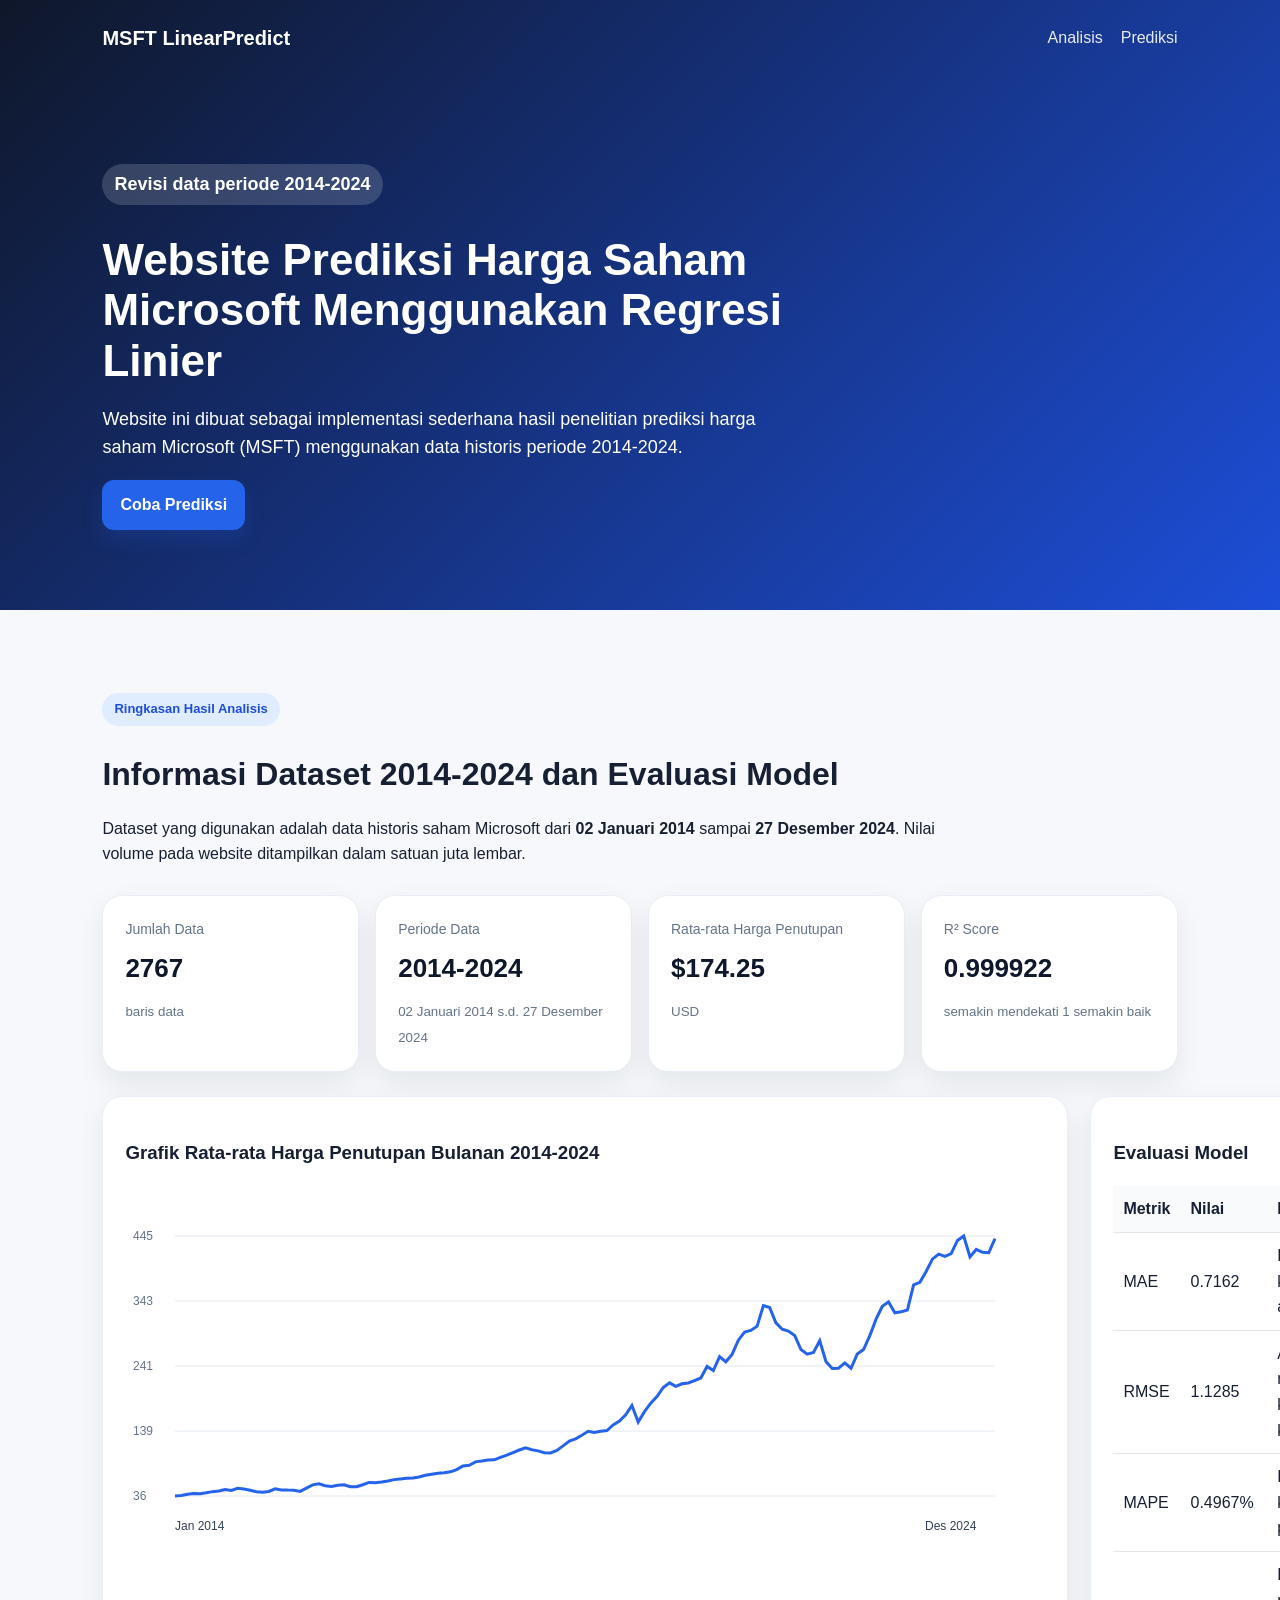
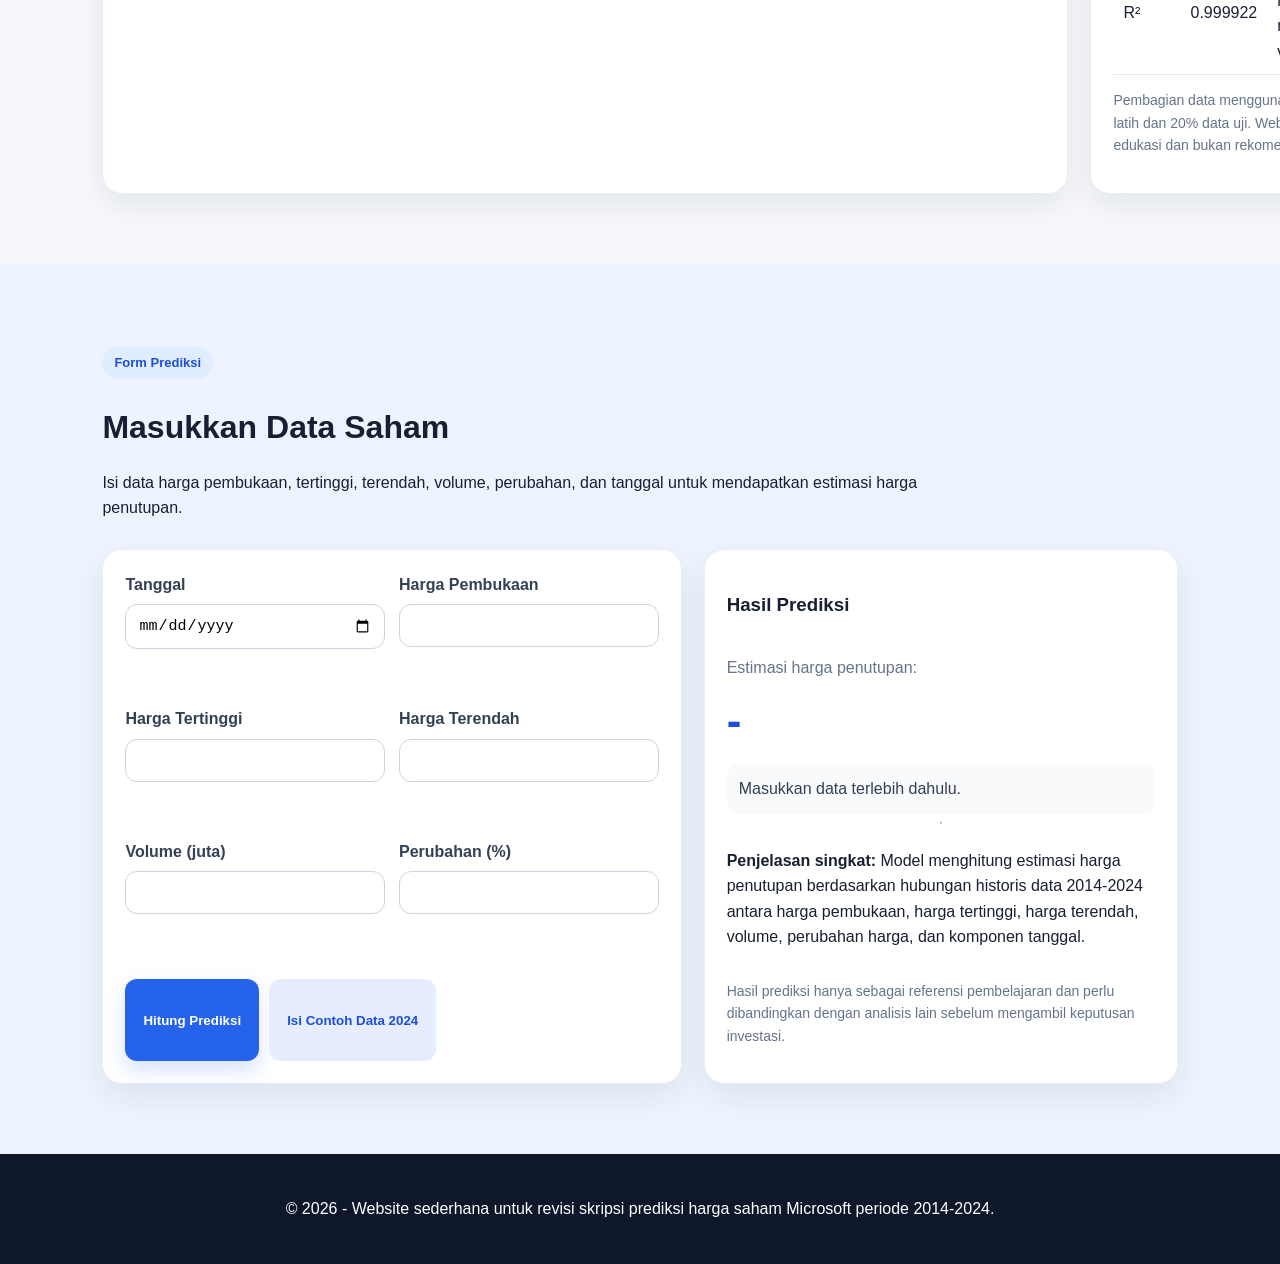
==== index.html @ 5f31c237 "Add files via upload" ====
<!DOCTYPE html>
<html lang="id">
<head>
  <meta charset="UTF-8" />
  <meta name="viewport" content="width=device-width, initial-scale=1.0" />
  <title>Prediksi Harga Saham Microsoft 2014-2024</title>
  <link rel="stylesheet" href="style.css" />
</head>
<body>
  <header class="hero">
    <nav class="nav">
      <div class="brand">MSFT LinearPredict</div>
      <div class="nav-links">
        <a href="#analisis">Analisis</a>
        <a href="#prediksi">Prediksi</a>
      </div>
    </nav>
    <div class="hero-content">
      <p class="badge">Revisi data periode 2014-2024</p>
      <h1>Website Prediksi Harga Saham Microsoft Menggunakan Regresi Linier</h1>
      <p>Website ini dibuat sebagai implementasi sederhana hasil penelitian prediksi harga saham Microsoft (MSFT) menggunakan data historis periode 2014-2024.</p>
      <a class="button" href="#prediksi">Coba Prediksi</a>
    </div>
  </header>

  <main>
    <section id="analisis" class="section">
      <div class="section-title">
        <p class="badge">Ringkasan Hasil Analisis</p>
        <h2>Informasi Dataset 2014-2024 dan Evaluasi Model</h2>
        <p>Dataset yang digunakan adalah data historis saham Microsoft dari <strong>02 Januari 2014</strong> sampai <strong>27 Desember 2024</strong>. Nilai volume pada website ditampilkan dalam satuan juta lembar.</p>
      </div>
      <div class="cards">
        <div class="card"><span>Jumlah Data</span><strong>2767</strong><small>baris data</small></div>
        <div class="card"><span>Periode Data</span><strong>2014-2024</strong><small>02 Januari 2014 s.d. 27 Desember 2024</small></div>
        <div class="card"><span>Rata-rata Harga Penutupan</span><strong>$174.25</strong><small>USD</small></div>
        <div class="card"><span>R² Score</span><strong>0.999922</strong><small>semakin mendekati 1 semakin baik</small></div>
      </div>
      <div class="grid two">
        <div class="panel">
          <h3>Grafik Rata-rata Harga Penutupan Bulanan 2014-2024</h3>
          <canvas id="priceChart" width="920" height="360" aria-label="Grafik harga penutupan bulanan"></canvas>
        </div>
        <div class="panel">
          <h3>Evaluasi Model</h3>
          <table class="simple-table">
            <tr><th>Metrik</th><th>Nilai</th><th>Keterangan</th></tr>
            <tr><td>MAE</td><td>0.7162</td><td>Rata-rata kesalahan absolut</td></tr>
            <tr><td>RMSE</td><td>1.1285</td><td>Akar rata-rata kesalahan kuadrat</td></tr>
            <tr><td>MAPE</td><td>0.4967%</td><td>Rata-rata kesalahan persentase</td></tr>
            <tr><td>R²</td><td>0.999922</td><td>Kemampuan model menjelaskan variasi data</td></tr>
          </table>
          <p class="note">Pembagian data menggunakan 80% data latih dan 20% data uji. Website ini bersifat edukasi dan bukan rekomendasi investasi.</p>
        </div>
      </div>
    </section>

    <section id="prediksi" class="section alt">
      <div class="section-title">
        <p class="badge">Form Prediksi</p>
        <h2>Masukkan Data Saham</h2>
        <p>Isi data harga pembukaan, tertinggi, terendah, volume, perubahan, dan tanggal untuk mendapatkan estimasi harga penutupan.</p>
      </div>
      <div class="grid two">
        <form id="predictionForm" class="panel form-card">
          <div class="input-group"><label for="tanggal">Tanggal</label><input type="date" id="tanggal" required /></div>
          <div class="input-group"><label for="pembukaan">Harga Pembukaan</label><input type="number" step="0.01" id="pembukaan" required /></div>
          <div class="input-group"><label for="tertinggi">Harga Tertinggi</label><input type="number" step="0.01" id="tertinggi" required /></div>
          <div class="input-group"><label for="terendah">Harga Terendah</label><input type="number" step="0.01" id="terendah" required /></div>
          <div class="input-group"><label for="volume">Volume (juta)</label><input type="number" step="0.01" id="volume" required /></div>
          <div class="input-group"><label for="perubahan">Perubahan (%)</label><input type="number" step="0.01" id="perubahan" required /></div>
          <div class="button-row">
            <button type="submit" class="button">Hitung Prediksi</button>
            <button type="button" id="fillExample" class="button secondary">Isi Contoh Data 2024</button>
          </div>
        </form>
        <div class="panel result-box">
          <h3>Hasil Prediksi</h3>
          <p class="result-label">Estimasi harga penutupan:</p>
          <div id="predictionResult" class="result-value">-</div>
          <div id="predictionStatus" class="status">Masukkan data terlebih dahulu.</div>
          <hr />
          <p><strong>Penjelasan singkat:</strong> Model menghitung estimasi harga penutupan berdasarkan hubungan historis data 2014-2024 antara harga pembukaan, harga tertinggi, harga terendah, volume, perubahan harga, dan komponen tanggal.</p>
          <p class="note">Hasil prediksi hanya sebagai referensi pembelajaran dan perlu dibandingkan dengan analisis lain sebelum mengambil keputusan investasi.</p>
        </div>
      </div>
    </section>

  </main>

  <footer>
    <p>© 2026 - Website sederhana untuk revisi skripsi prediksi harga saham Microsoft periode 2014-2024.</p>
  </footer>
  <script src="script.js"></script>
</body>
</html>
---- style.css ----
*{box-sizing:border-box}body{margin:0;font-family:Arial,Helvetica,sans-serif;background:#f6f8fb;color:#172033;line-height:1.6}.hero{background:linear-gradient(135deg,#0f172a,#1d4ed8);color:white;padding-bottom:70px}.nav{display:flex;justify-content:space-between;align-items:center;padding:22px 8%;gap:20px}.brand{font-weight:700;font-size:20px}.nav-links{display:flex;gap:18px;flex-wrap:wrap}.nav a{color:white;text-decoration:none;opacity:.9}.hero-content{max-width:900px;padding:70px 8% 10px}.hero h1{font-size:44px;line-height:1.15;margin:12px 0}.hero p{font-size:18px;max-width:820px}.badge{display:inline-block;background:#e0ecff;color:#1d4ed8;padding:6px 12px;border-radius:999px;font-size:13px;font-weight:700}.hero .badge{background:rgba(255,255,255,.16);color:white}.button{display:inline-block;background:#2563eb;color:white;border:0;border-radius:12px;padding:12px 18px;text-decoration:none;font-weight:700;cursor:pointer;box-shadow:0 10px 20px rgba(37,99,235,.18)}.button.secondary{background:#e5edff;color:#1d4ed8;box-shadow:none}.button.ghost{background:white;color:#64748b;border:1px solid #d8dee9;box-shadow:none}.section{padding:70px 8%}.section.alt{background:#eef4ff}.section-title{max-width:850px;margin-bottom:28px}.section-title h2{font-size:32px;margin:10px 0}.cards{display:grid;grid-template-columns:repeat(4,minmax(0,1fr));gap:16px;margin-bottom:24px}.card,.panel{background:white;border-radius:20px;padding:22px;box-shadow:0 12px 30px rgba(15,23,42,.08);border:1px solid #e8eef8}.card span{display:block;color:#64748b;font-size:14px}.card strong{display:block;font-size:26px;margin:8px 0;color:#0f172a}.card small{color:#64748b}.grid{display:grid;gap:22px}.grid.two{grid-template-columns:1.1fr .9fr}.grid.two.small-gap{gap:14px}.simple-table{width:100%;border-collapse:collapse;margin-top:10px}.simple-table th,.simple-table td{border-bottom:1px solid #e5e7eb;padding:10px;text-align:left}.simple-table th{background:#f8fafc}.note{color:#64748b;font-size:14px}.form-card{display:grid;grid-template-columns:1fr 1fr;gap:14px}.input-group{display:flex;flex-direction:column;gap:7px}.input-group label{font-weight:700;color:#334155}.input-group input,.input-group select,.input-group textarea{border:1px solid #cbd5e1;border-radius:12px;padding:12px;font-size:15px;background:white}.button-row{grid-column:1/-1;display:flex;gap:10px;flex-wrap:wrap;margin-top:8px}.result-box{display:flex;flex-direction:column}.result-label{color:#64748b;margin-bottom:0}.result-value{font-size:44px;font-weight:800;color:#1d4ed8;margin:5px 0 8px}.status{padding:12px;border-radius:12px;background:#f8fafc;color:#334155}.status.up{background:#dcfce7;color:#166534}.status.down{background:#fee2e2;color:#991b1b}.status.neutral{background:#fef9c3;color:#854d0e}.survey-question{padding:14px 0;border-bottom:1px solid #e5e7eb}.survey-question p{font-weight:700;margin:0 0 8px}.likert{display:flex;gap:12px;flex-wrap:wrap}.likert label{background:#f8fafc;border:1px solid #e2e8f0;border-radius:10px;padding:8px 10px;cursor:pointer}.steps li{margin-bottom:10px}footer{text-align:center;padding:26px;background:#0f172a;color:white}@media(max-width:900px){.cards,.grid.two,.form-card{grid-template-columns:1fr}.hero h1{font-size:34px}.nav{align-items:flex-start;flex-direction:column}.result-value{font-size:36px}}
.likert-info {
  max-width: 980px;
  margin: 14px auto 0;
  padding: 14px 16px;
  background: #eff6ff;
  border: 1px solid #bfdbfe;
  border-radius: 16px;
  color: #1e3a8a;
  line-height: 1.65;
}

.admin-section[hidden], .admin-content[hidden] { display: none !important; }
.admin-login { max-width: 520px; }
.admin-cards { margin-bottom: 22px; }
.table-scroll { overflow-x: auto; }
.admin-table { width: 100%; border-collapse: collapse; margin-top: 10px; font-size: 14px; }
.admin-table th, .admin-table td { border-bottom: 1px solid #e5e7eb; padding: 10px; text-align: left; vertical-align: top; }
.admin-table th { background: #f8fafc; color: #334155; }
.admin-table td.small { color: #64748b; white-space: nowrap; }
#adminLoginInfo.error { color: #b91c1c; }
#adminLoginInfo.success { color: #166534; }
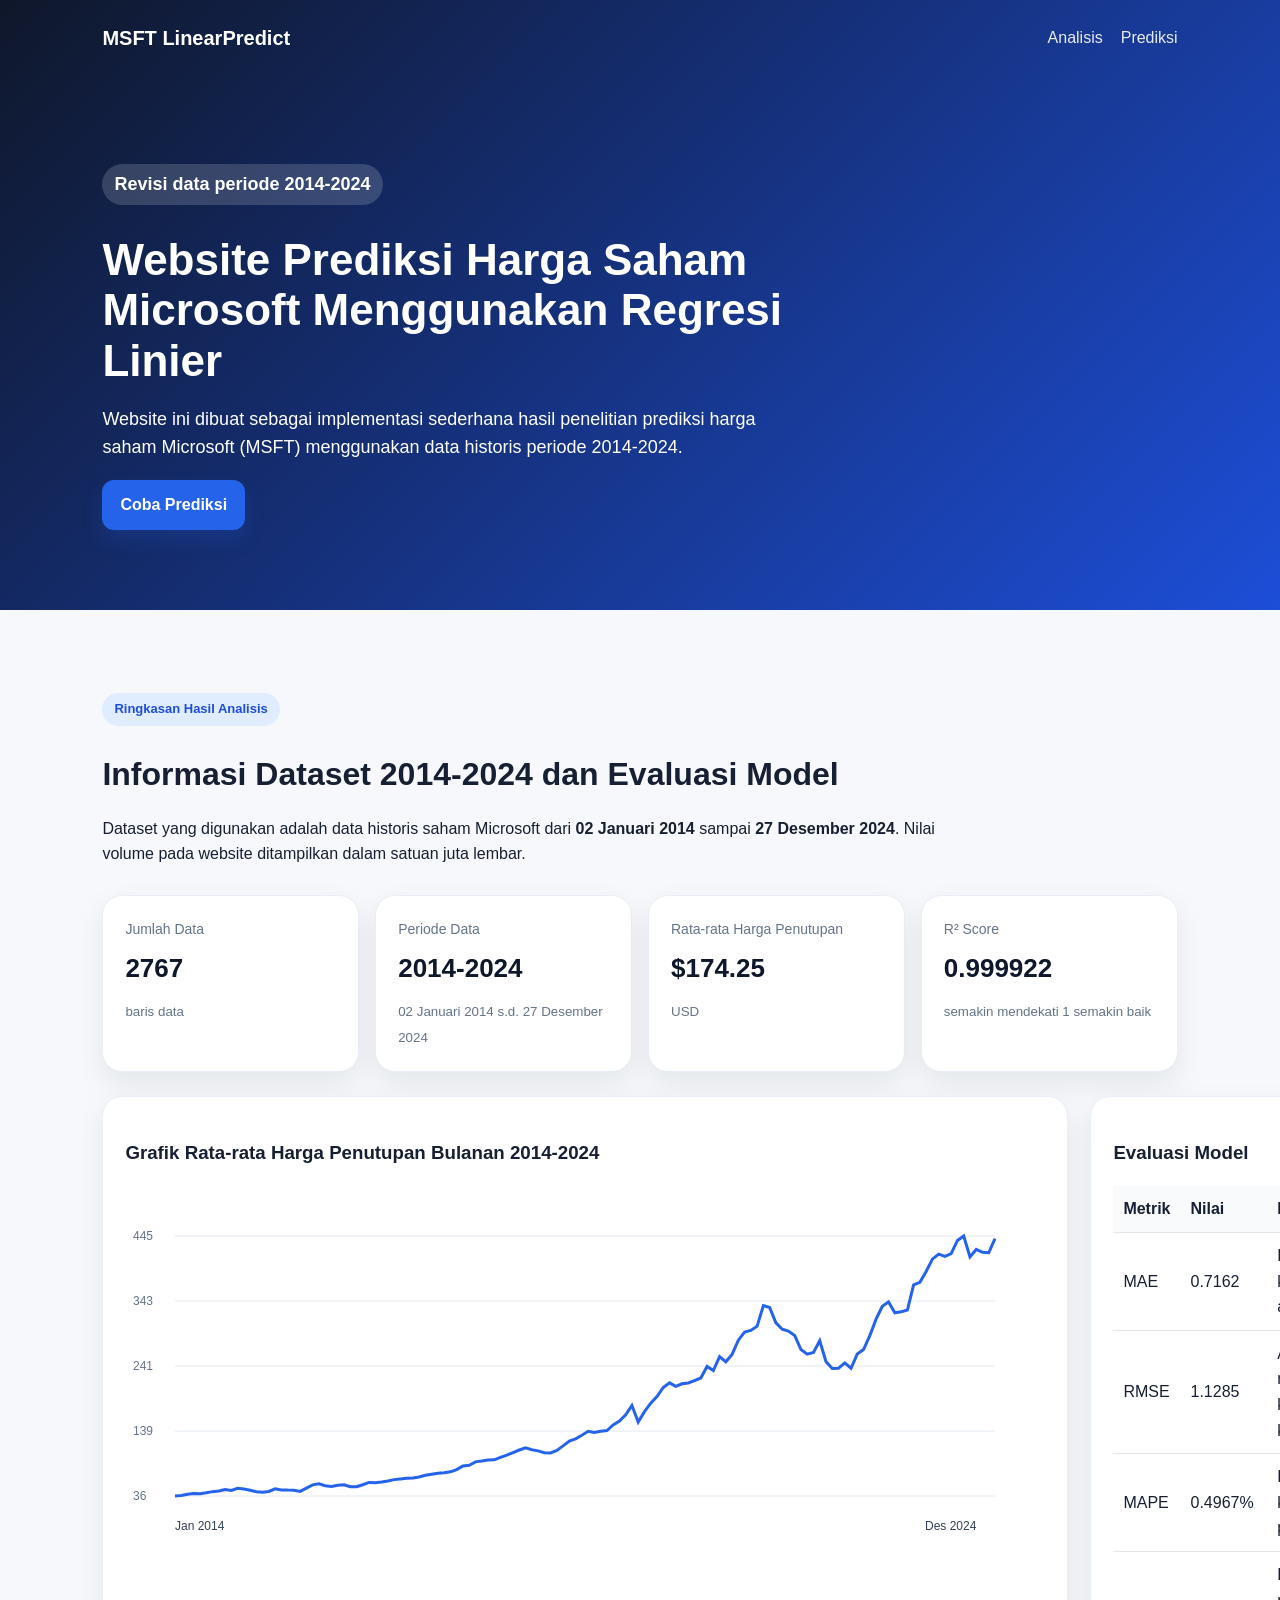
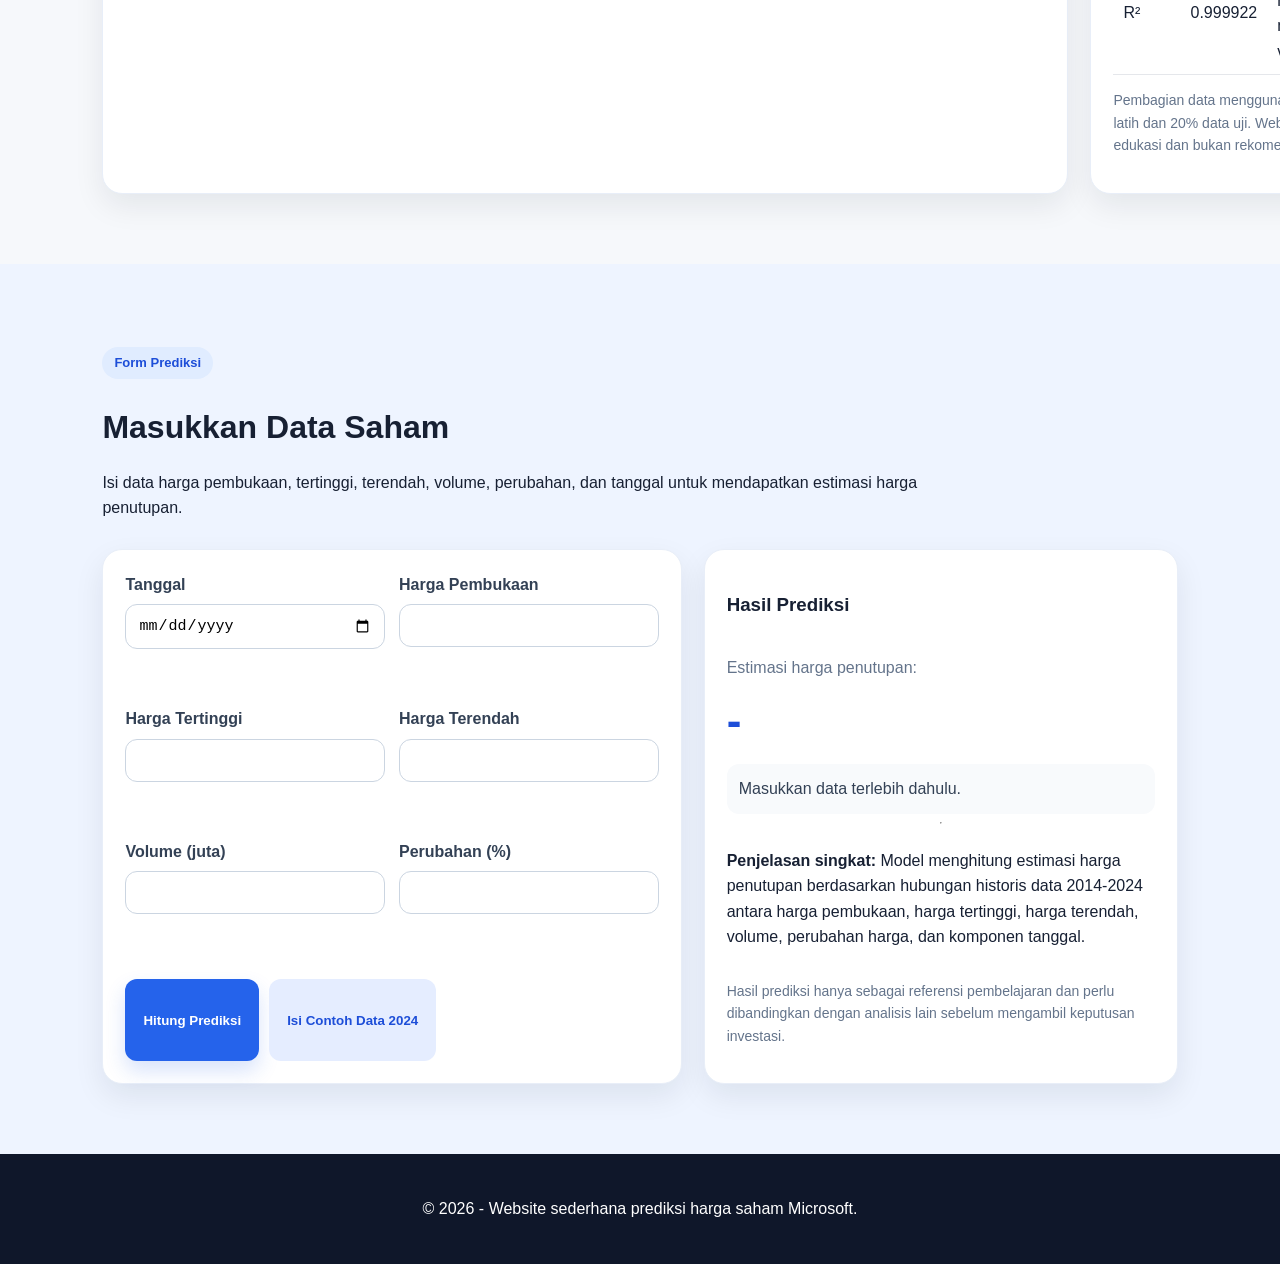
==== commit fadb8eab: "Update index.html" ====
--- a/index.html
+++ b/index.html
@@ -89,7 +89,7 @@
   </main>
 
   <footer>
-    <p>© 2026 - Website sederhana untuk revisi skripsi prediksi harga saham Microsoft periode 2014-2024.</p>
+    <p>© 2026 - Website sederhana prediksi harga saham Microsoft.</p>
   </footer>
   <script src="script.js"></script>
 </body>
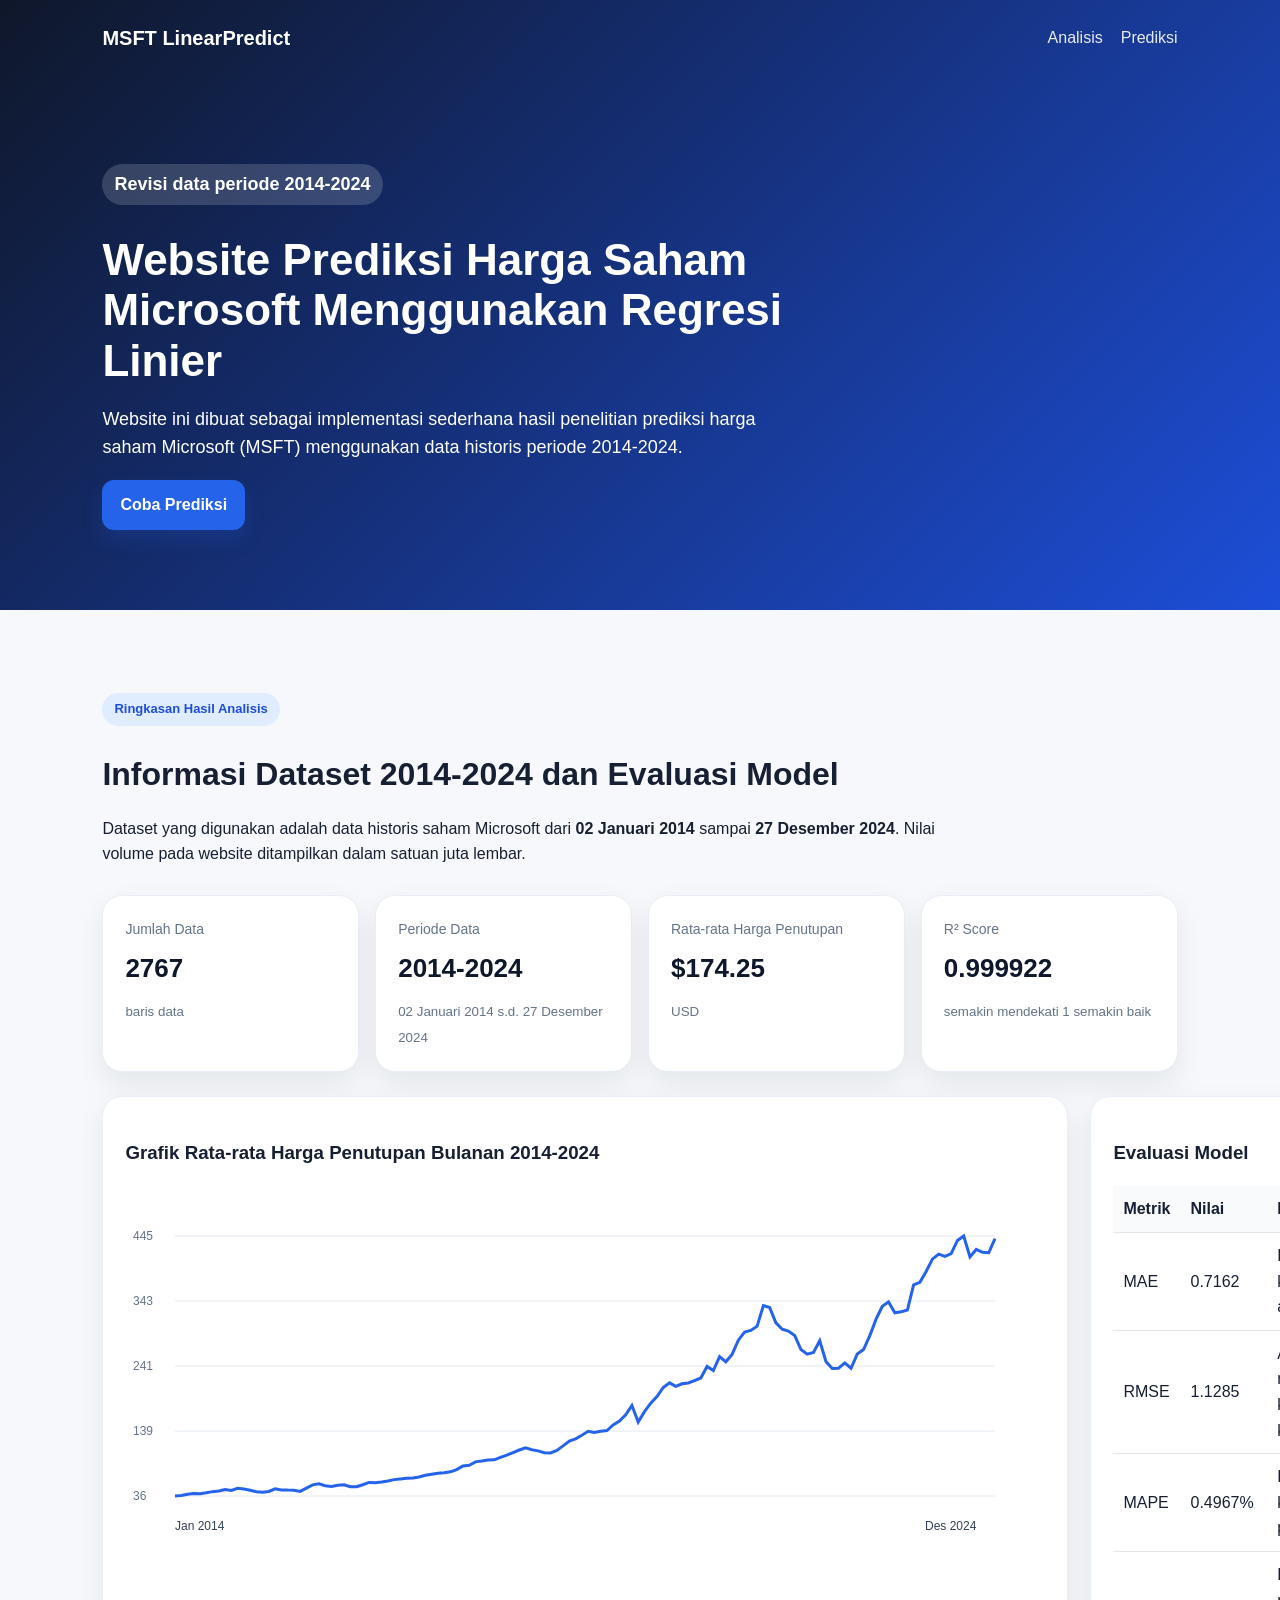
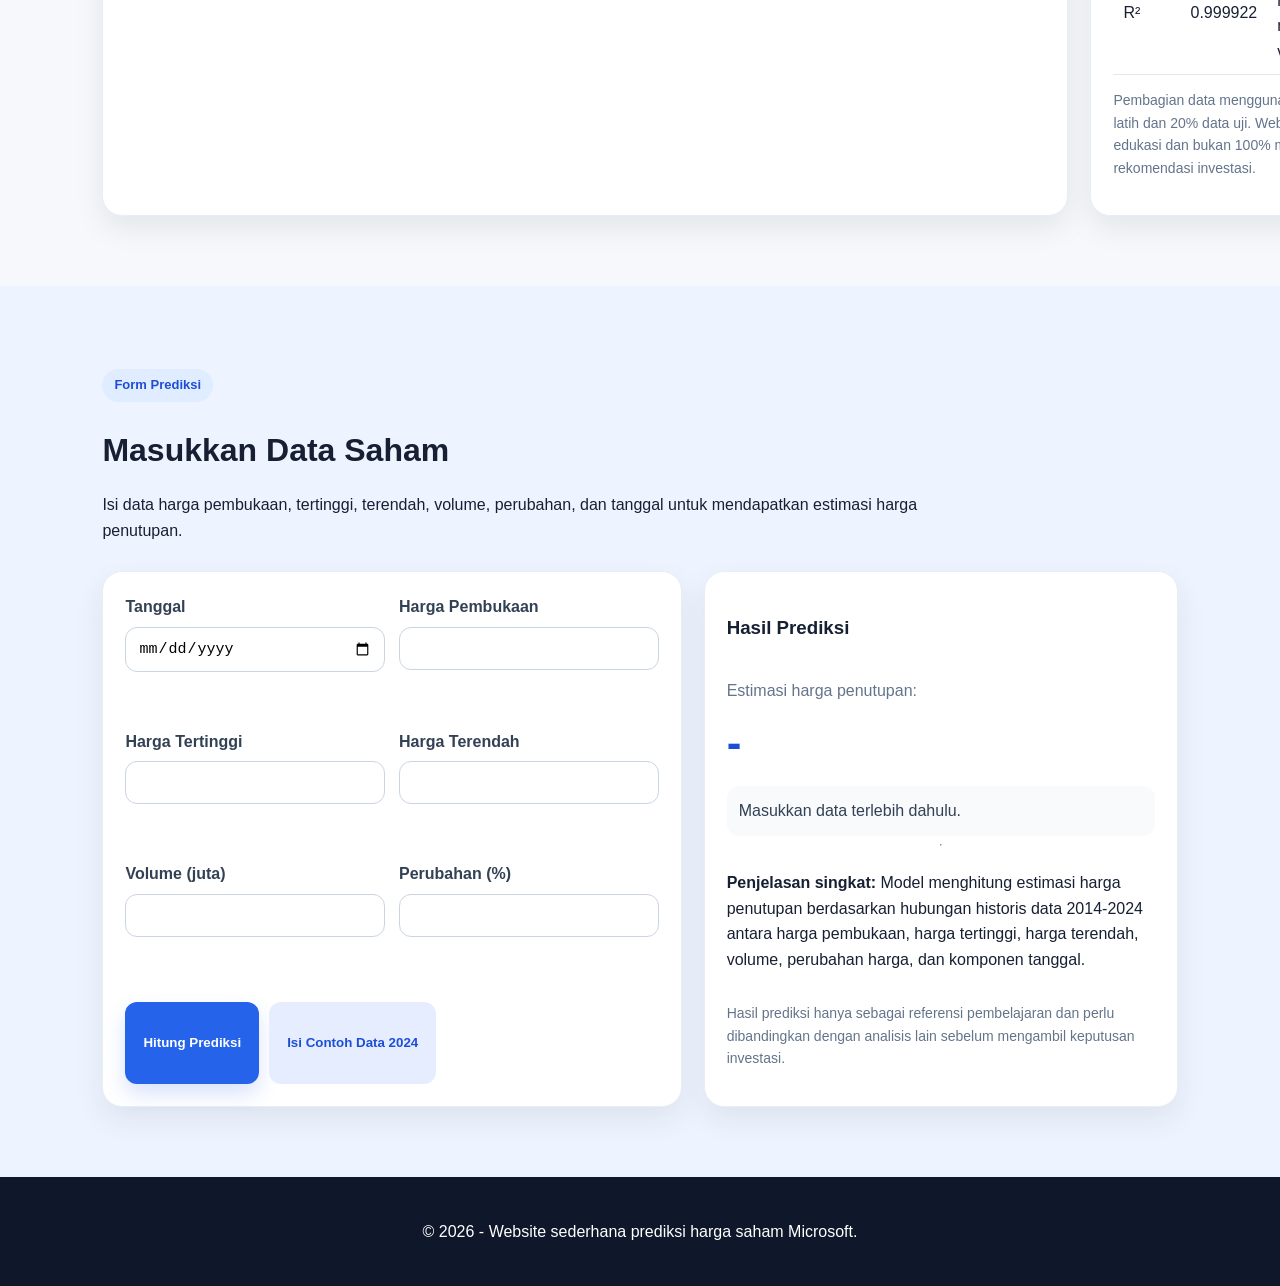
==== commit 41c717ef: "Update index.html" ====
--- a/index.html
+++ b/index.html
@@ -50,7 +50,7 @@
             <tr><td>MAPE</td><td>0.4967%</td><td>Rata-rata kesalahan persentase</td></tr>
             <tr><td>R²</td><td>0.999922</td><td>Kemampuan model menjelaskan variasi data</td></tr>
           </table>
-          <p class="note">Pembagian data menggunakan 80% data latih dan 20% data uji. Website ini bersifat edukasi dan bukan rekomendasi investasi.</p>
+          <p class="note">Pembagian data menggunakan 80% data latih dan 20% data uji. Website ini bersifat edukasi dan bukan 100% menjadi acuan rekomendasi investasi.</p>
         </div>
       </div>
     </section>
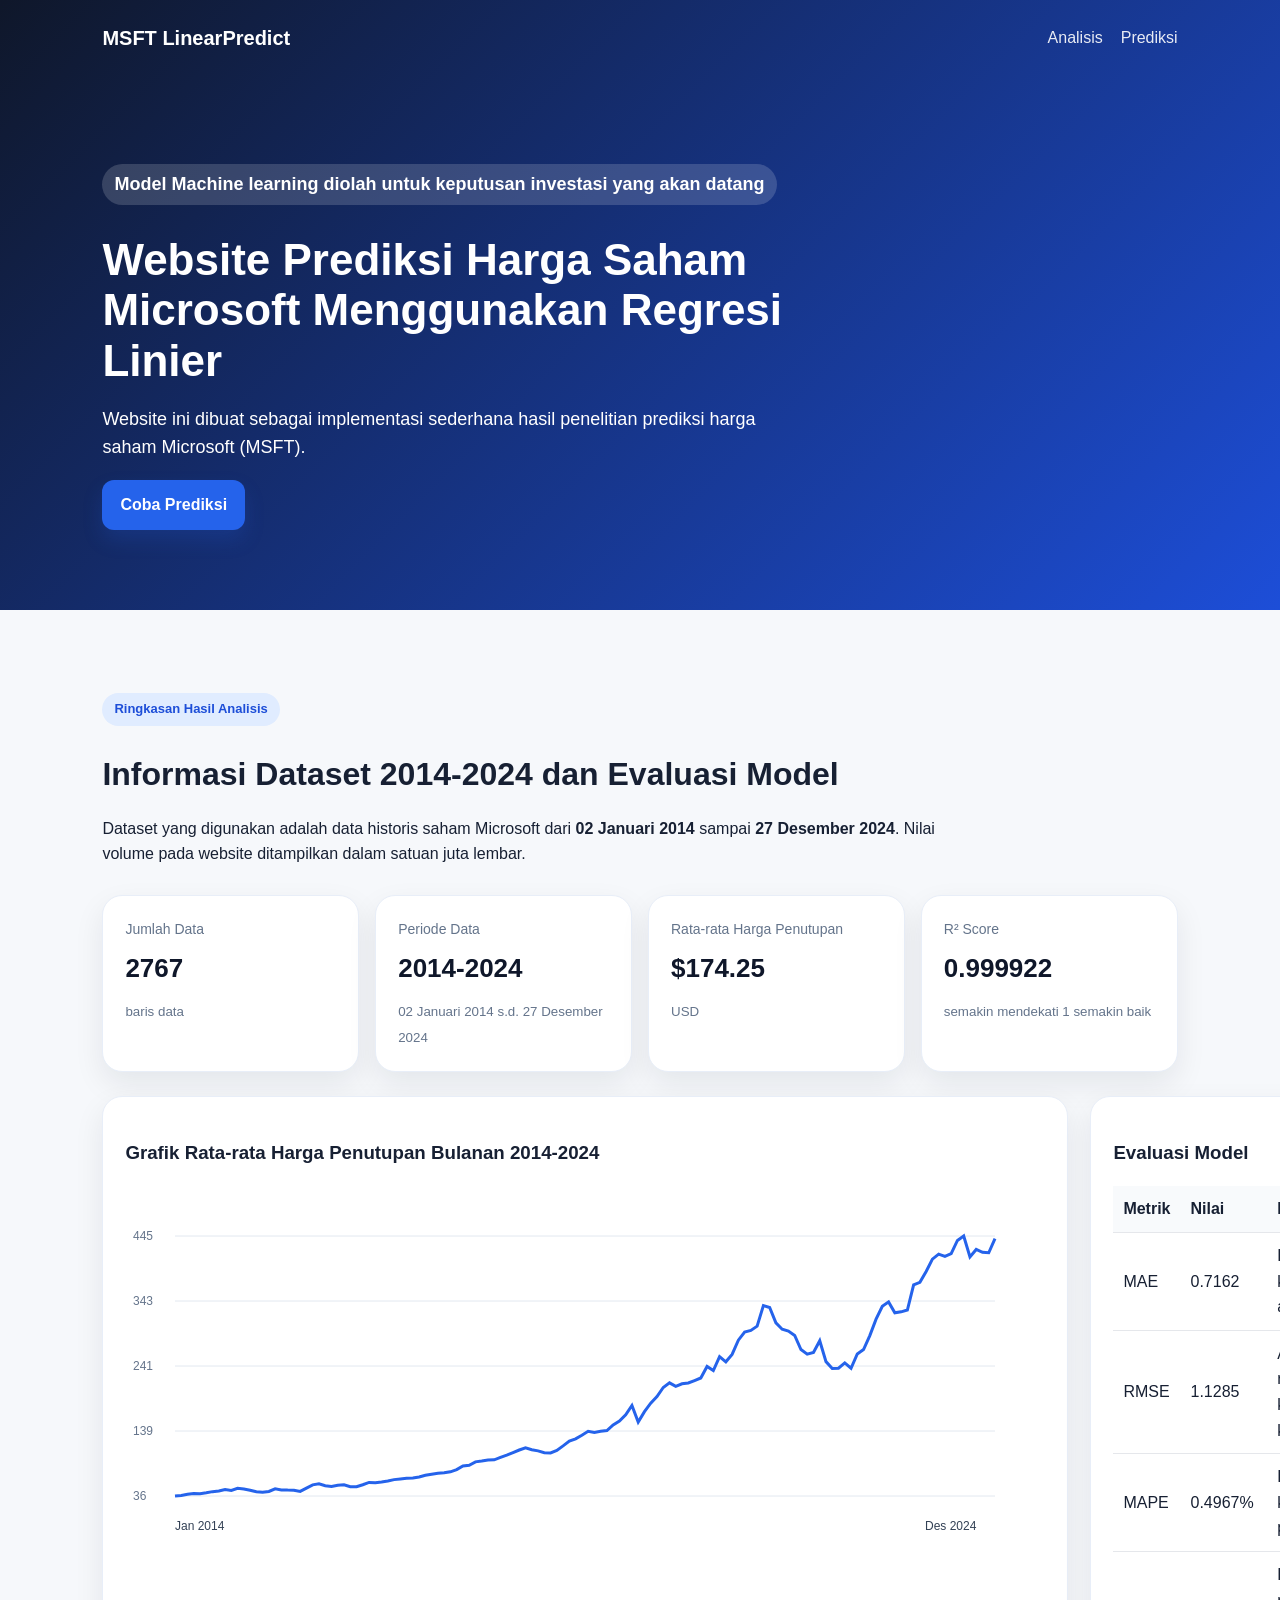
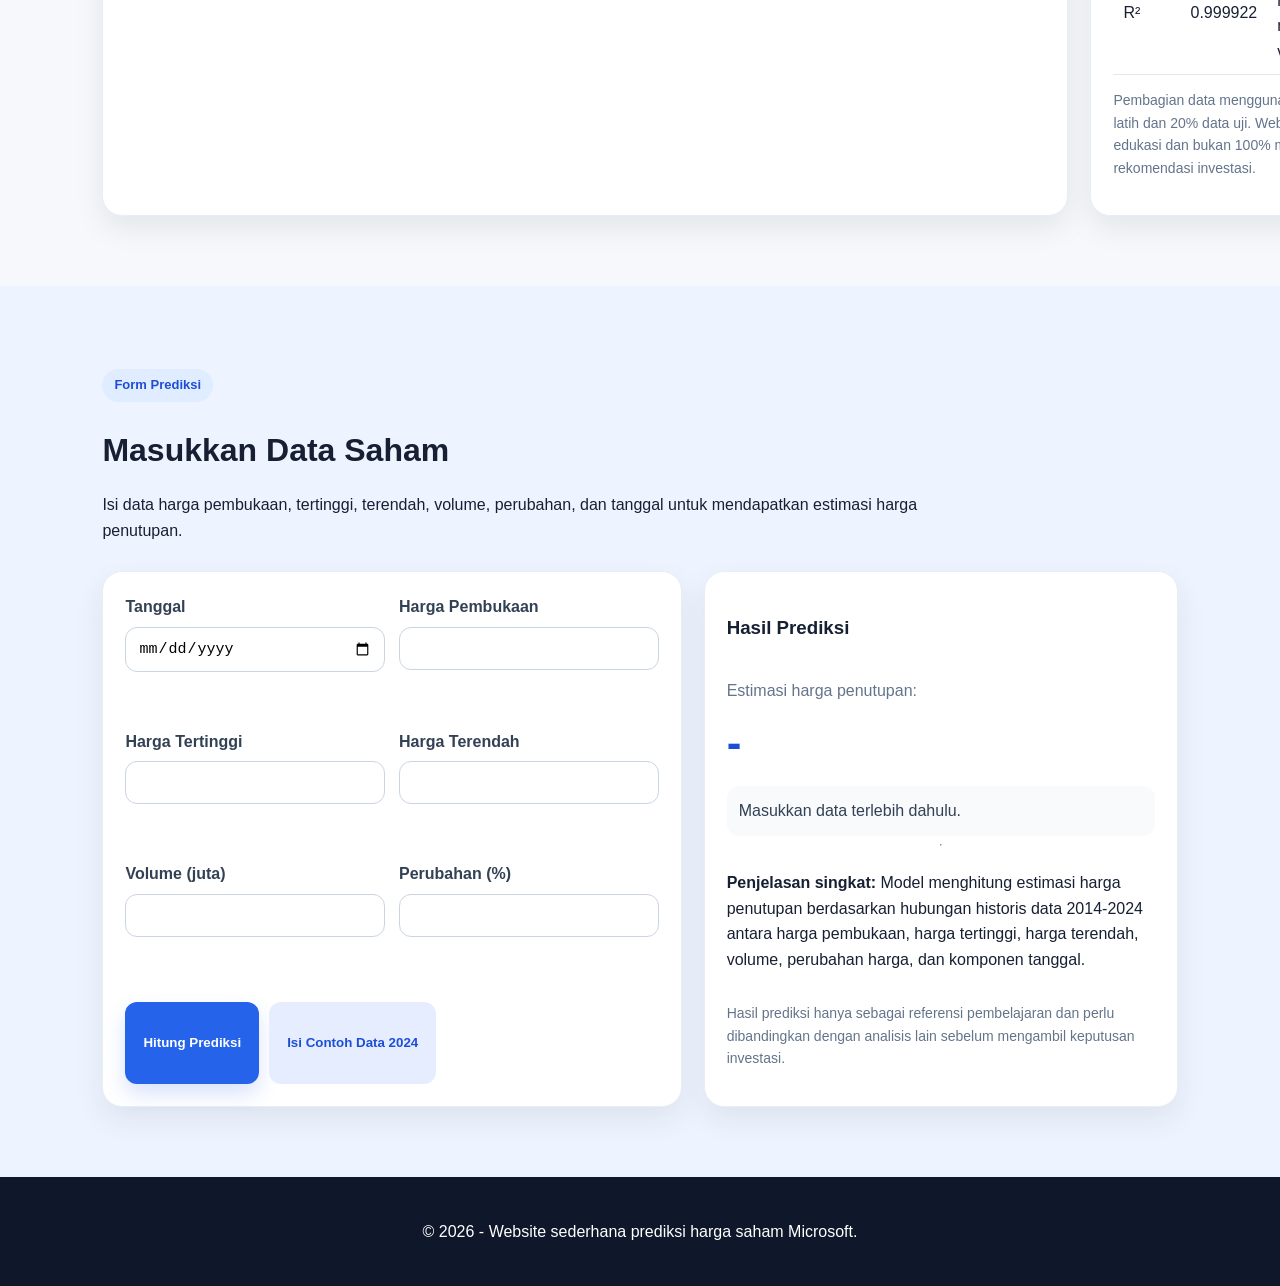
==== commit 3d161e44: "Update index.html" ====
--- a/index.html
+++ b/index.html
@@ -16,9 +16,9 @@
       </div>
     </nav>
     <div class="hero-content">
-      <p class="badge">Revisi data periode 2014-2024</p>
+      <p class="badge">Model Machine learning diolah untuk keputusan investasi yang akan datang </p>
       <h1>Website Prediksi Harga Saham Microsoft Menggunakan Regresi Linier</h1>
-      <p>Website ini dibuat sebagai implementasi sederhana hasil penelitian prediksi harga saham Microsoft (MSFT) menggunakan data historis periode 2014-2024.</p>
+      <p>Website ini dibuat sebagai implementasi sederhana hasil penelitian prediksi harga saham Microsoft (MSFT).</p>
       <a class="button" href="#prediksi">Coba Prediksi</a>
     </div>
   </header>
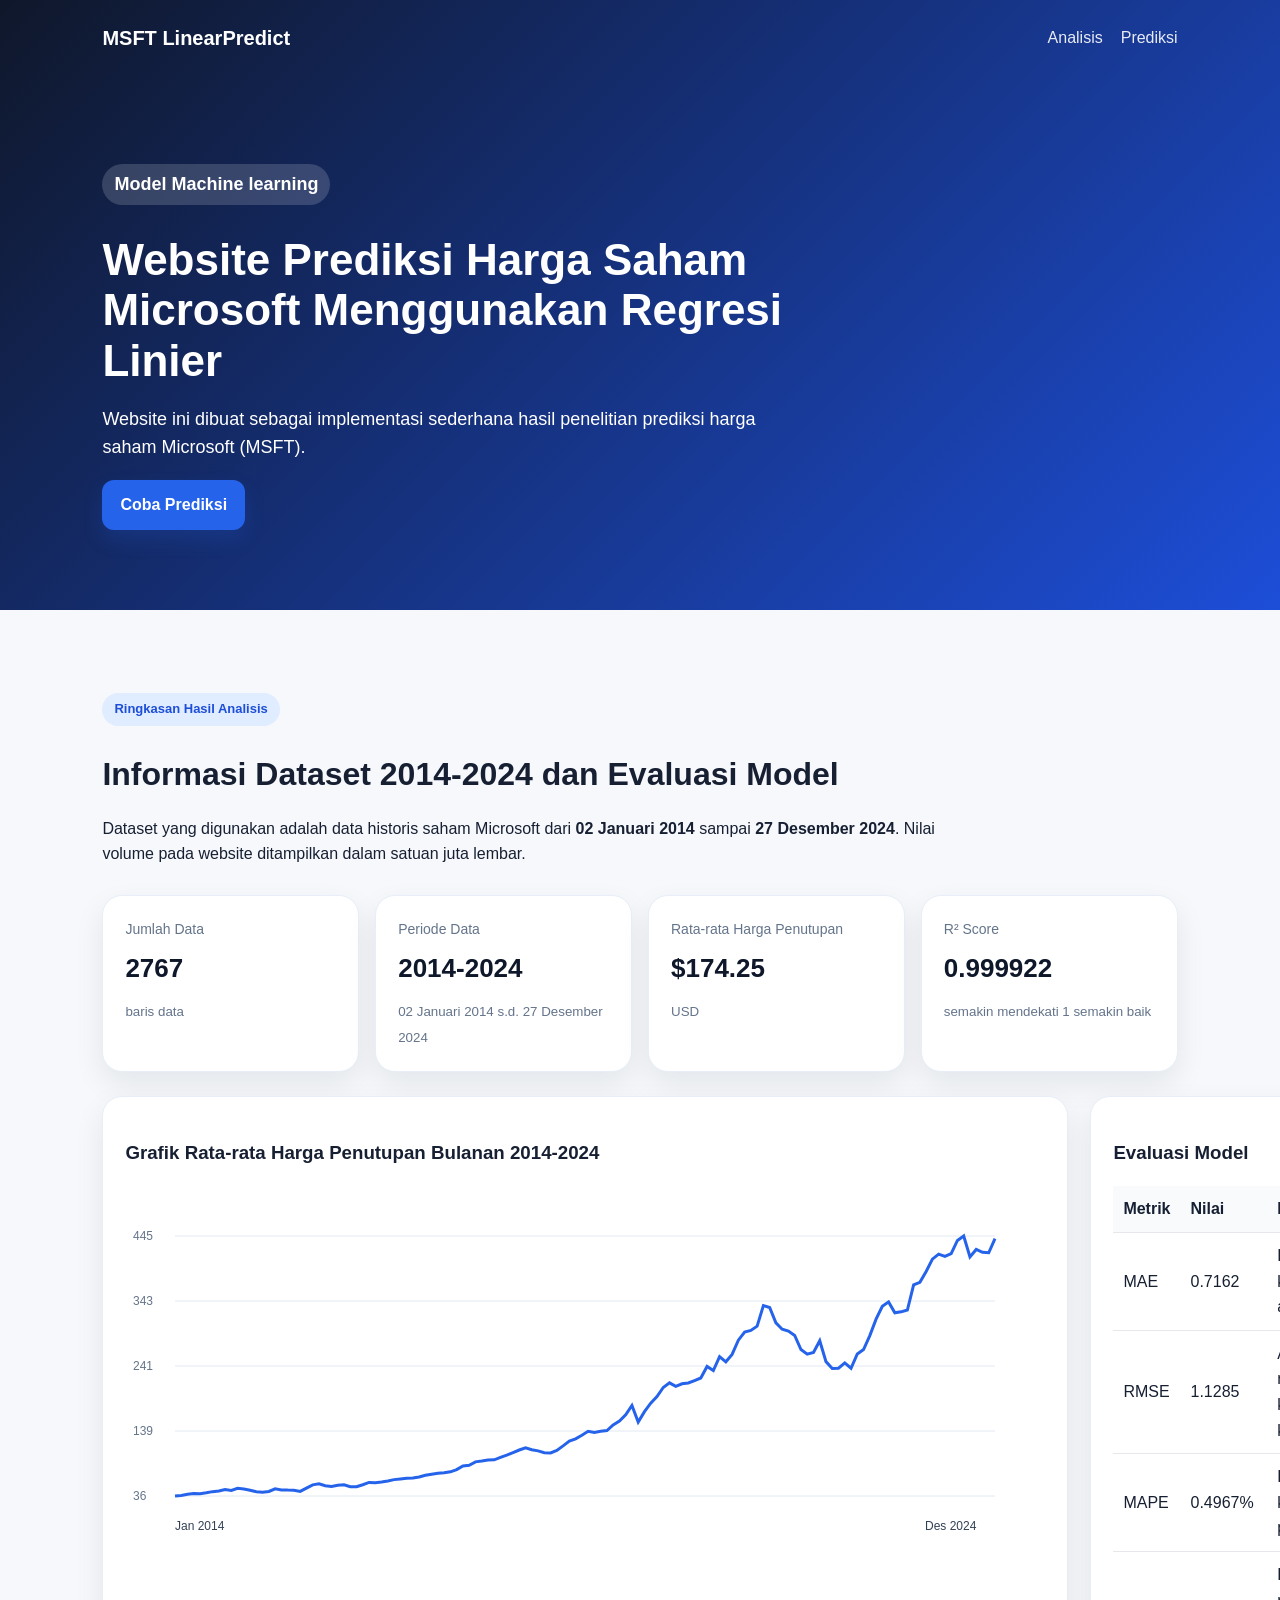
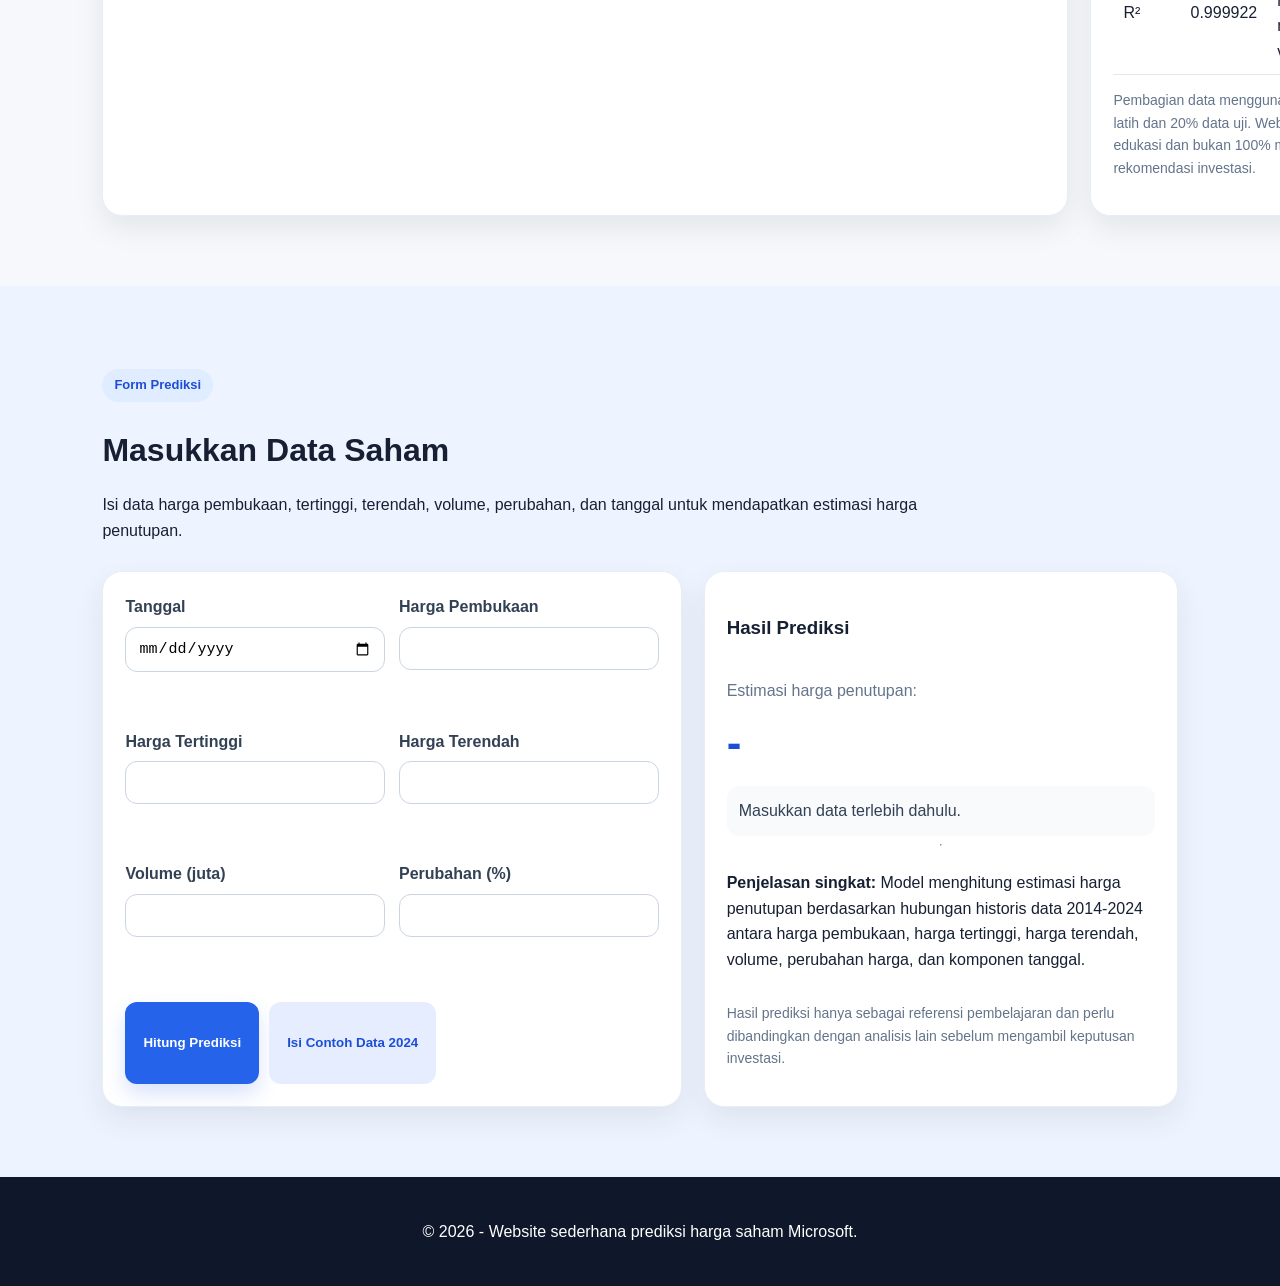
==== commit 3c6e3c0a: "Update index.html" ====
--- a/index.html
+++ b/index.html
@@ -16,7 +16,7 @@
       </div>
     </nav>
     <div class="hero-content">
-      <p class="badge">Model Machine learning diolah untuk keputusan investasi yang akan datang </p>
+      <p class="badge"> Model Machine learning </p>
       <h1>Website Prediksi Harga Saham Microsoft Menggunakan Regresi Linier</h1>
       <p>Website ini dibuat sebagai implementasi sederhana hasil penelitian prediksi harga saham Microsoft (MSFT).</p>
       <a class="button" href="#prediksi">Coba Prediksi</a>
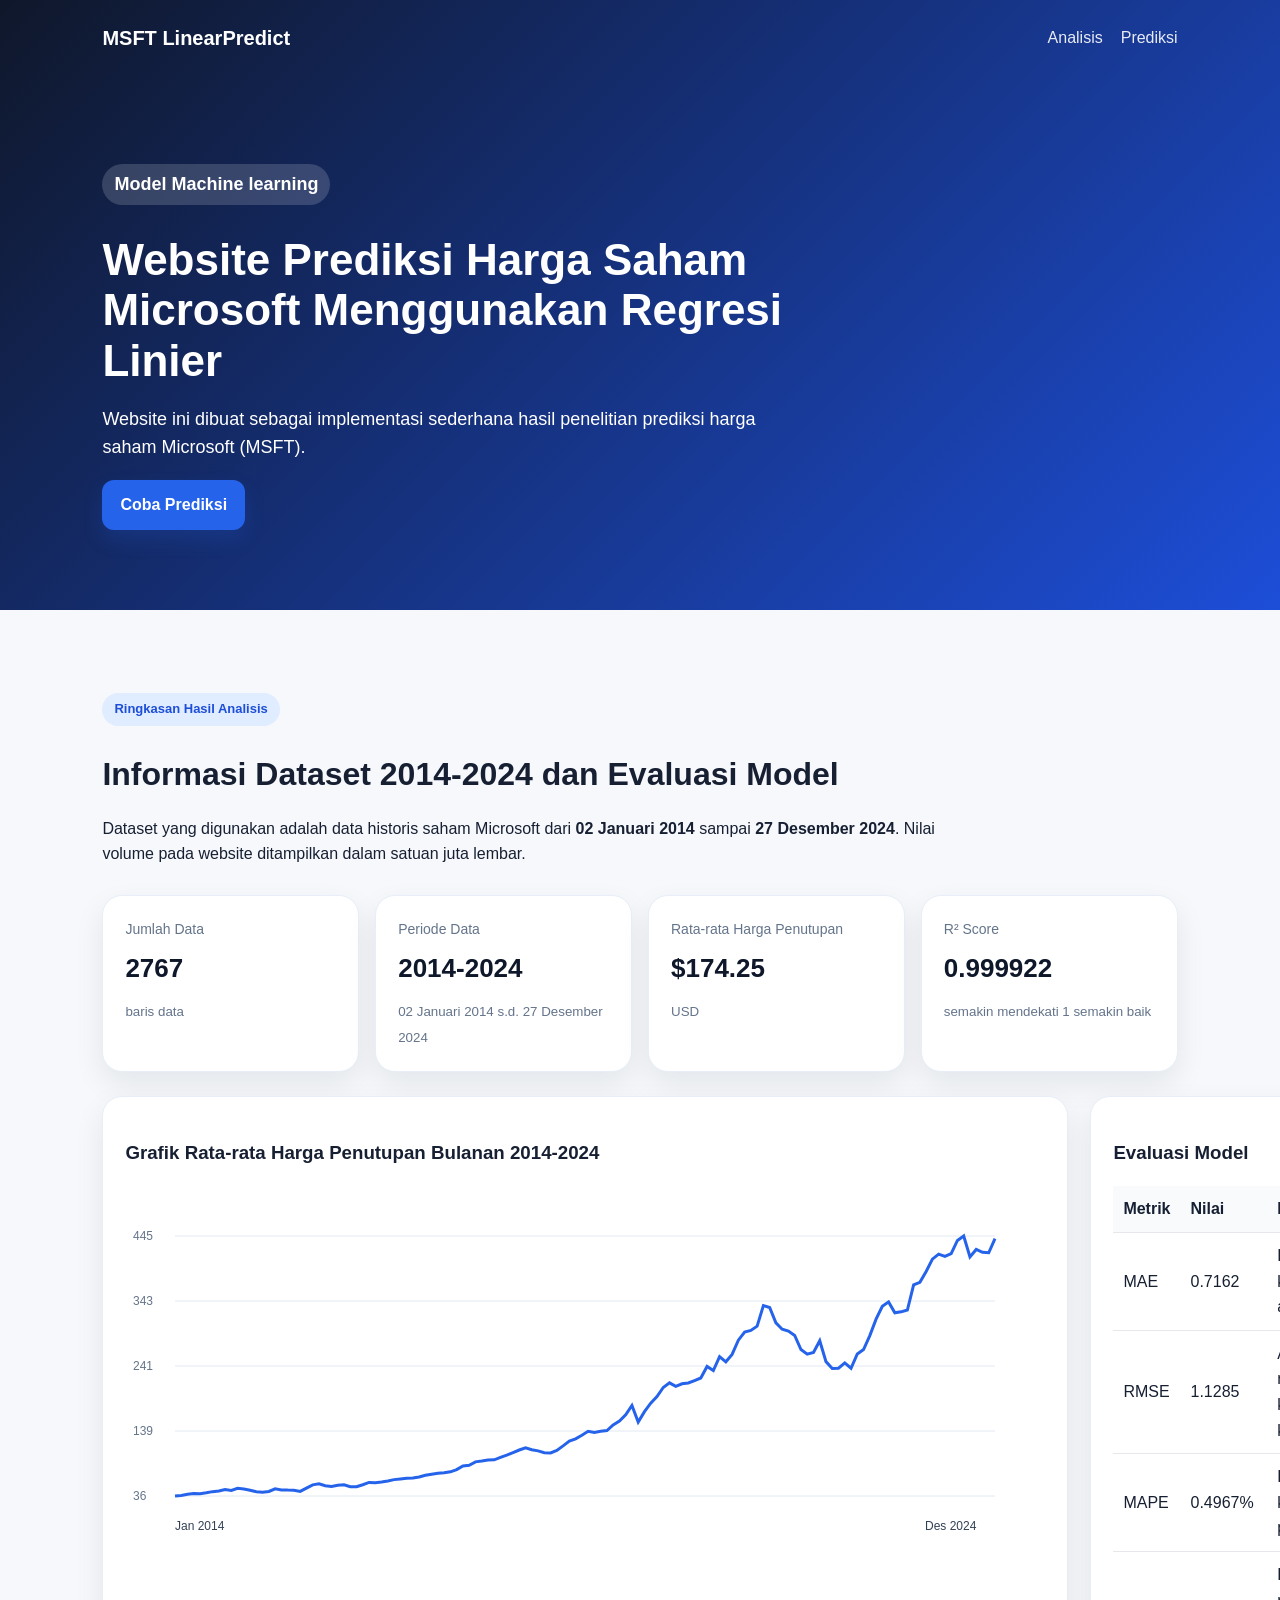
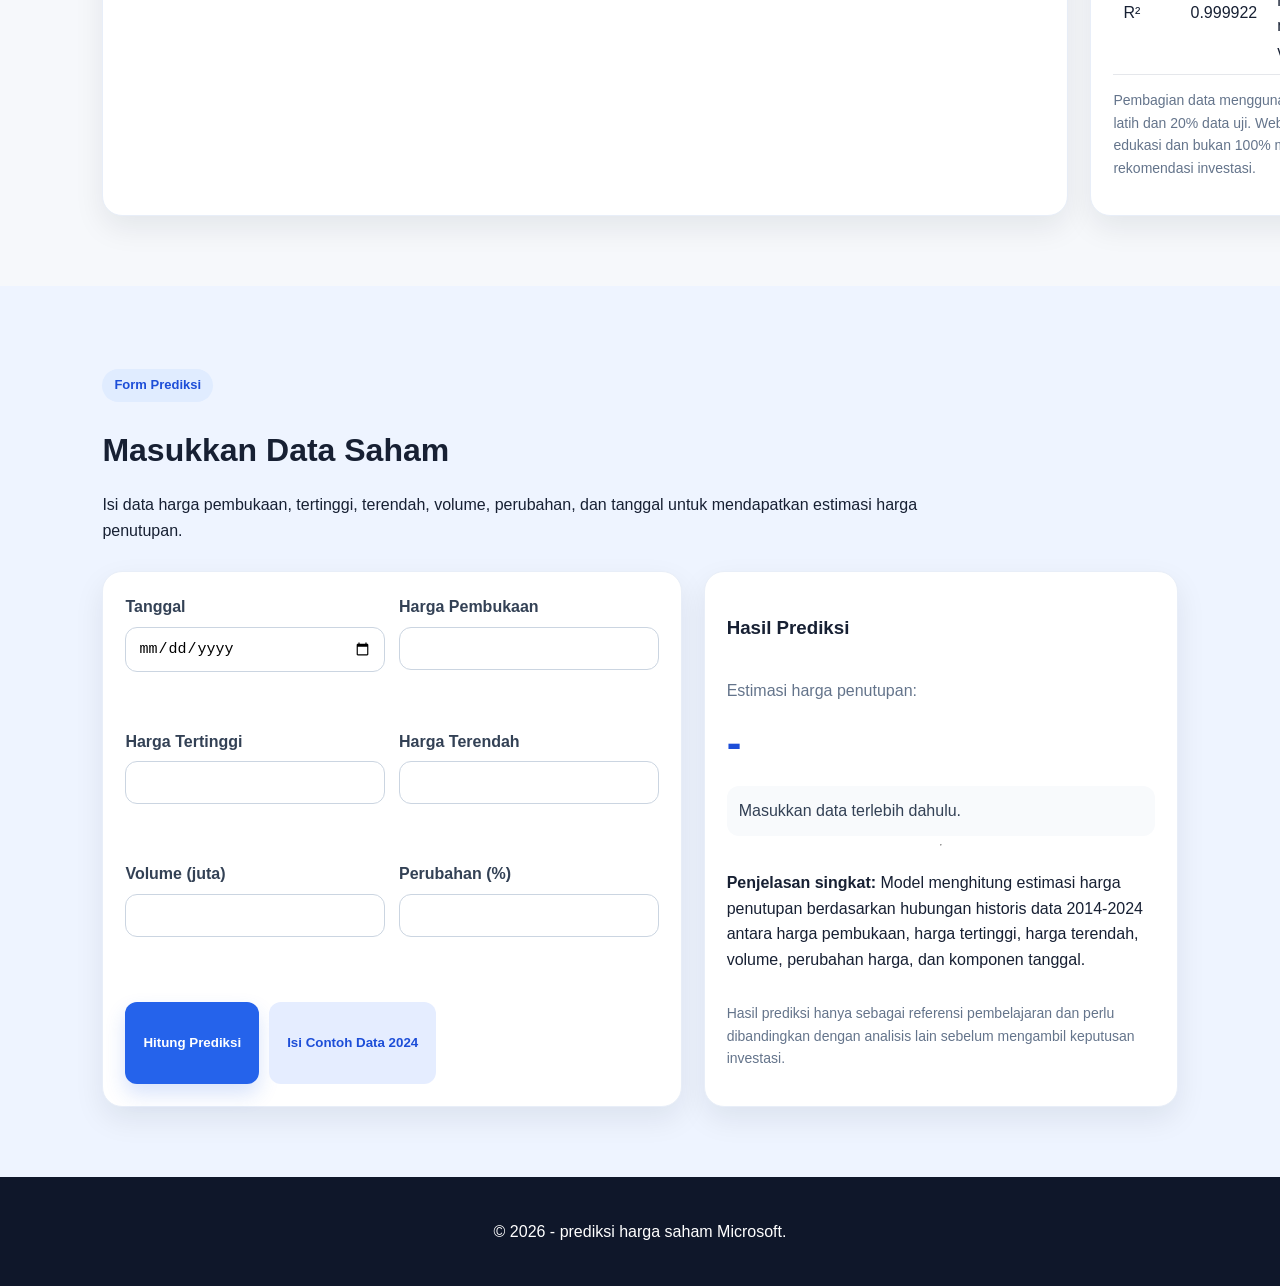
==== commit 55936be2: "Update index.html" ====
--- a/index.html
+++ b/index.html
@@ -89,7 +89,7 @@
   </main>
 
   <footer>
-    <p>© 2026 - Website sederhana prediksi harga saham Microsoft.</p>
+    <p>© 2026 - prediksi harga saham Microsoft.</p>
   </footer>
   <script src="script.js"></script>
 </body>
